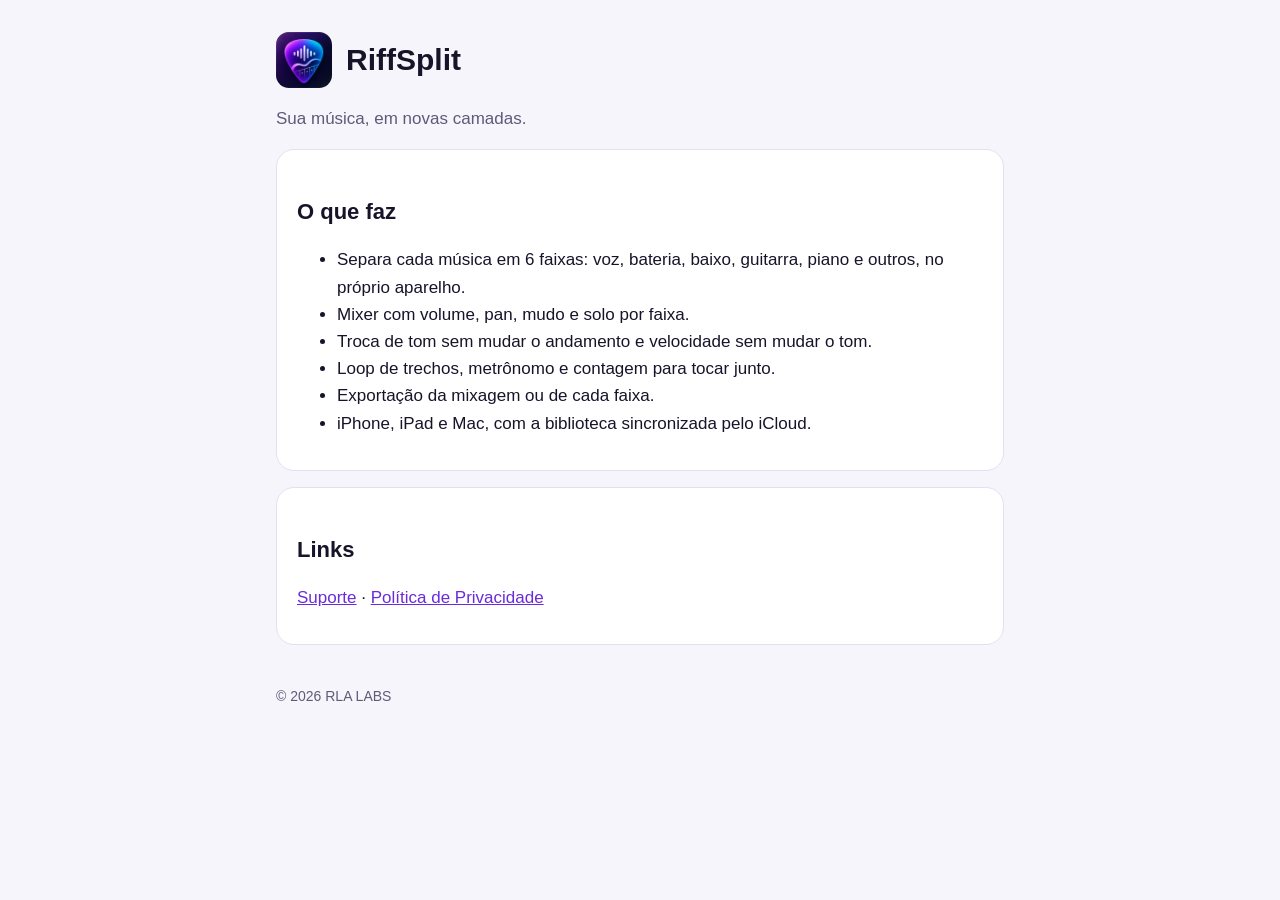
==== index.html @ 747de8c9 "Site do RiffSplit: início, suporte e política de privacidade (pt-BR, en, es) Co-Authored-By: Claude " ====
<!doctype html>
<html lang="pt-BR">
<head>
<meta charset="utf-8">
<meta name="viewport" content="width=device-width, initial-scale=1">
<title>RiffSplit</title>
<meta name="description" content="Separe voz, bateria, baixo, guitarra, piano e outros no seu iPhone, iPad e Mac. Sem internet, sem assinatura.">
<link rel="stylesheet" href="style.css">
</head>
<body>
<main>
<header><img src="icon.png" alt=""><h1>RiffSplit</h1></header>
<p class="muted">Sua música, em novas camadas.</p>
<section class="card">
<h2>O que faz</h2>
<ul>
<li>Separa cada música em 6 faixas: voz, bateria, baixo, guitarra, piano e outros, no próprio aparelho.</li>
<li>Mixer com volume, pan, mudo e solo por faixa.</li>
<li>Troca de tom sem mudar o andamento e velocidade sem mudar o tom.</li>
<li>Loop de trechos, metrônomo e contagem para tocar junto.</li>
<li>Exportação da mixagem ou de cada faixa.</li>
<li>iPhone, iPad e Mac, com a biblioteca sincronizada pelo iCloud.</li>
</ul>
</section>
<section class="card">
<h2>Links</h2>
<p><a href="suporte.html">Suporte</a> · <a href="privacidade.html">Política de Privacidade</a></p>
</section>
<footer>© 2026 RLA LABS</footer>
</main>
</body>
</html>
---- style.css ----
:root{--bg:#F7F5FC;--surface:#FFFFFF;--text:#17142A;--muted:#5F5A78;--accent:#6B2BD9;--border:#E4DFF2}
@media (prefers-color-scheme:dark){:root{--bg:#0F0D1A;--surface:#1A1729;--text:#F2EFFA;--muted:#A9A3C2;--accent:#B18CFF;--border:#2C2742}}
*{box-sizing:border-box}
body{margin:0;background:var(--bg);color:var(--text);font:17px/1.6 -apple-system,BlinkMacSystemFont,"SF Pro Text","Helvetica Neue",Arial,sans-serif}
main{max-width:760px;margin:0 auto;padding:32px 16px 64px}
header{display:flex;align-items:center;gap:14px;margin-bottom:8px}
header img{width:56px;height:56px;border-radius:13px}
h1{font-size:30px;line-height:1.2;margin:0}
h2{font-size:22px;margin:36px 0 8px}
h3{font-size:18px;margin:22px 0 4px}
p,li{color:var(--text)}
.muted{color:var(--muted)}
a{color:var(--accent)}
nav.lang{margin:12px 0 24px;display:flex;gap:12px;flex-wrap:wrap}
nav.lang a{padding:4px 12px;border:1px solid var(--border);border-radius:999px;text-decoration:none}
section.card{background:var(--surface);border:1px solid var(--border);border-radius:18px;padding:8px 20px 16px;margin:16px 0}
footer{margin-top:40px;font-size:14px;color:var(--muted)}
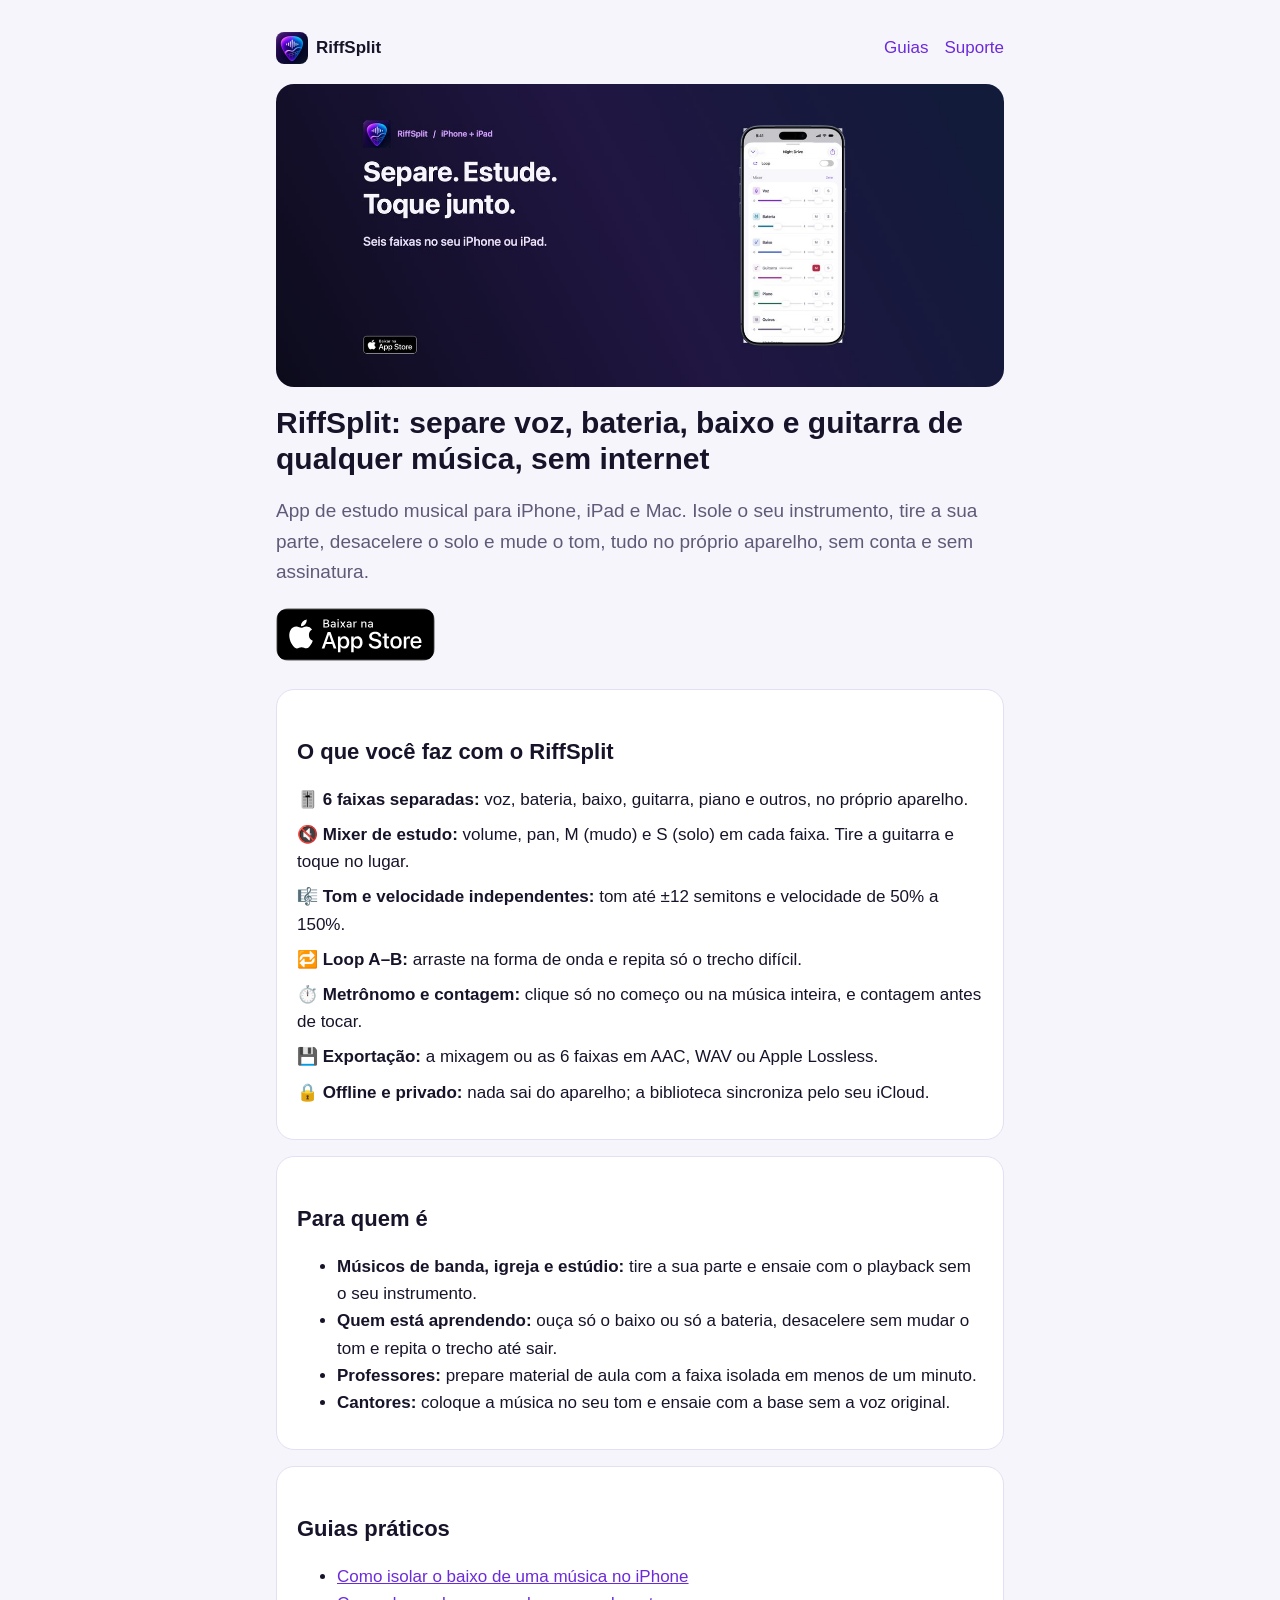
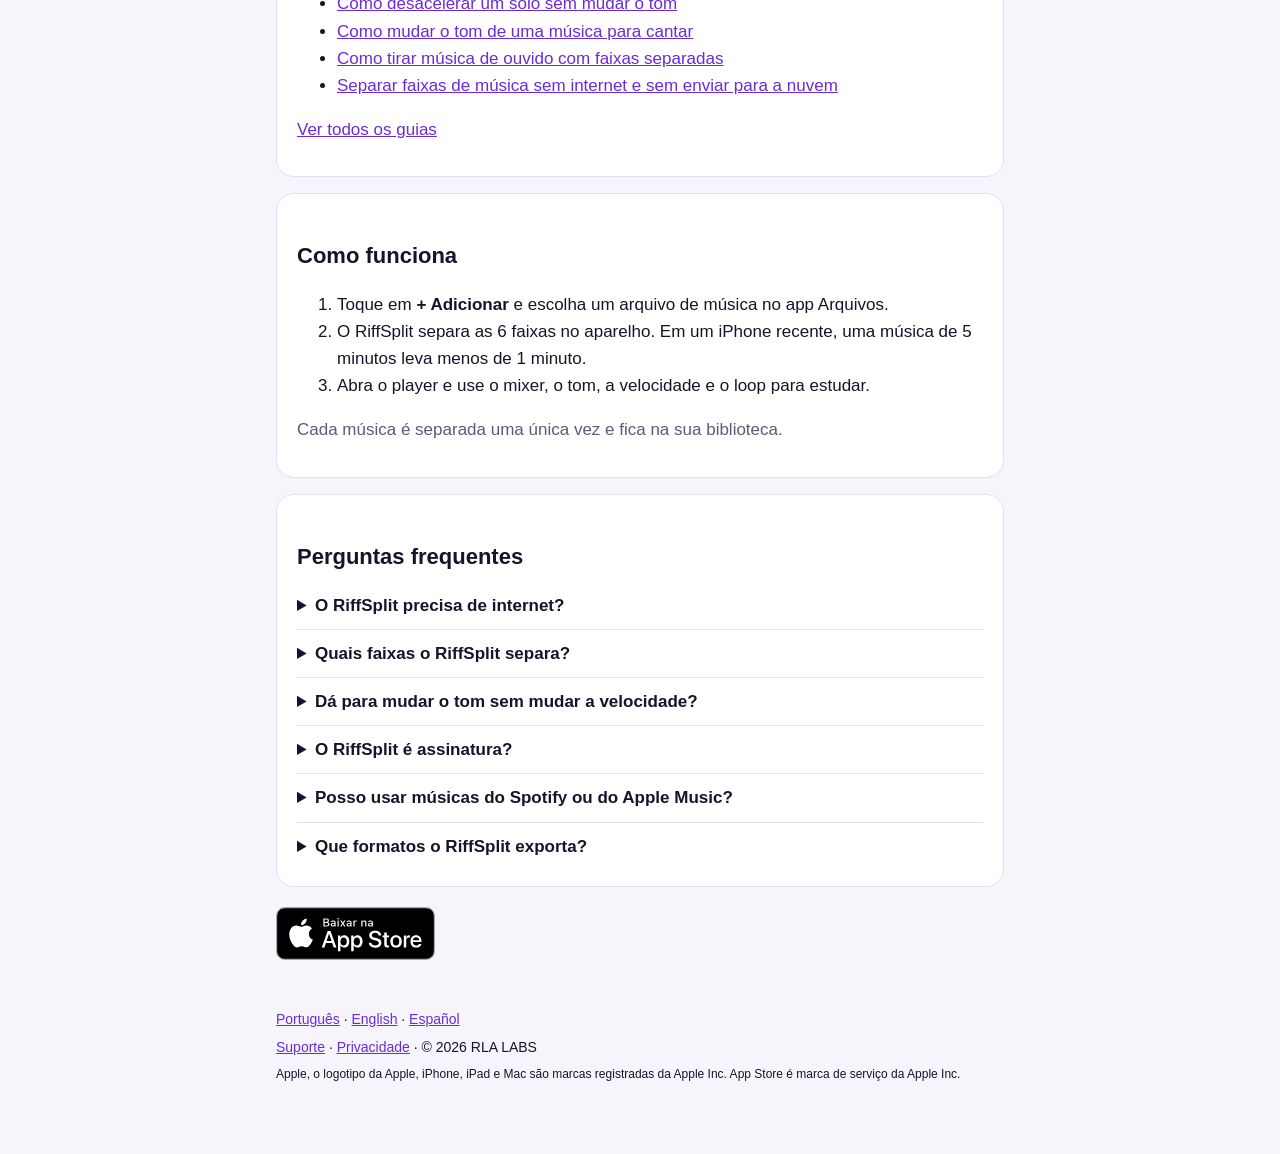
==== commit 02af5c54: "Site: página inicial com SEO, versões en/es, 5 guias, sitemap, robots e llms.txt Dados estruturados " ====
--- a/index.html
+++ b/index.html
@@ -3,30 +3,96 @@
 <head>
 <meta charset="utf-8">
 <meta name="viewport" content="width=device-width, initial-scale=1">
-<title>RiffSplit</title>
-<meta name="description" content="Separe voz, bateria, baixo, guitarra, piano e outros no seu iPhone, iPad e Mac. Sem internet, sem assinatura.">
+<title>RiffSplit: separe voz, bateria, baixo e guitarra de músicas no iPhone, sem internet</title>
+<meta name="description" content="App para iPhone, iPad e Mac que separa músicas em 6 faixas no próprio aparelho. Isole instrumentos, mude o tom, desacelere solos e estude sem internet, sem conta e sem assinatura.">
+<link rel="canonical" href="https://robertoaran79-pixel.github.io/riffsplit-site/">
+<link rel="alternate" hreflang="pt-BR" href="https://robertoaran79-pixel.github.io/riffsplit-site/">
+<link rel="alternate" hreflang="en" href="https://robertoaran79-pixel.github.io/riffsplit-site/en/">
+<link rel="alternate" hreflang="es" href="https://robertoaran79-pixel.github.io/riffsplit-site/es/">
+<link rel="alternate" hreflang="x-default" href="https://robertoaran79-pixel.github.io/riffsplit-site/">
+<meta name="apple-itunes-app" content="app-id=6829560023">
+<meta property="og:type" content="website">
+<meta property="og:site_name" content="RiffSplit">
+<meta property="og:title" content="RiffSplit: separe voz, bateria, baixo e guitarra de músicas no iPhone, sem internet">
+<meta property="og:description" content="App para iPhone, iPad e Mac que separa músicas em 6 faixas no próprio aparelho. Isole instrumentos, mude o tom, desacelere solos e estude sem internet, sem conta e sem assinatura.">
+<meta property="og:url" content="https://robertoaran79-pixel.github.io/riffsplit-site/">
+<meta property="og:image" content="https://robertoaran79-pixel.github.io/riffsplit-site/img/og-ptbr.jpg">
+<meta property="og:locale" content="pt_BR">
+<meta name="twitter:card" content="summary_large_image">
+<link rel="icon" href="icon.png">
 <link rel="stylesheet" href="style.css">
+<script type="application/ld+json">{"@context": "https://schema.org", "@type": "MobileApplication", "name": "RiffSplit", "operatingSystem": "iOS, iPadOS, macOS", "applicationCategory": "MusicApplication", "downloadUrl": "https://apps.apple.com/app/id6829560023", "installUrl": "https://apps.apple.com/app/id6829560023", "image": "https://robertoaran79-pixel.github.io/riffsplit-site/icon.png", "url": "https://robertoaran79-pixel.github.io/riffsplit-site/", "publisher": {"@type": "Organization", "name": "RLA LABS"}, "inLanguage": ["pt-BR", "en", "es"], "offers": {"@type": "Offer", "price": "0", "priceCurrency": "BRL", "description": "Download grátis com separação de 30 segundos por música; desbloqueio por compra única no app"}}</script>
+<script type="application/ld+json">{"@context": "https://schema.org", "@type": "FAQPage", "mainEntity": [{"@type": "Question", "name": "O RiffSplit precisa de internet?", "acceptedAnswer": {"@type": "Answer", "text": "Não. A separação das faixas acontece no próprio iPhone, iPad ou Mac. A música não é enviada para nenhum servidor e não é preciso criar conta."}}, {"@type": "Question", "name": "Quais faixas o RiffSplit separa?", "acceptedAnswer": {"@type": "Answer", "text": "Seis: voz, bateria, baixo, guitarra, piano e outros. Cada uma tem volume, pan, mudo e solo no mixer."}}, {"@type": "Question", "name": "Dá para mudar o tom sem mudar a velocidade?", "acceptedAnswer": {"@type": "Answer", "text": "Sim. O tom vai até 12 semitons para cima ou para baixo e a velocidade de 50% a 150%, um sem alterar o outro."}}, {"@type": "Question", "name": "O RiffSplit é assinatura?", "acceptedAnswer": {"@type": "Answer", "text": "Não. O download é grátis e separa 30 segundos de cada música. Uma compra única no app libera músicas inteiras e a exportação, no iPhone, iPad e Mac com a mesma conta Apple."}}, {"@type": "Question", "name": "Posso usar músicas do Spotify ou do Apple Music?", "acceptedAnswer": {"@type": "Answer", "text": "Não. Músicas de streaming são protegidas e nenhum app consegue abri-las. Use arquivos seus ou com direito de uso, em MP3, AAC/M4A, ALAC, WAV, AIFF, FLAC ou vídeo."}}, {"@type": "Question", "name": "Que formatos o RiffSplit exporta?", "acceptedAnswer": {"@type": "Answer", "text": "A mixagem ou cada uma das 6 faixas, em AAC, WAV ou Apple Lossless (com o desbloqueio)."}}]}</script>
 </head>
 <body>
 <main>
-<header><img src="icon.png" alt=""><h1>RiffSplit</h1></header>
-<p class="muted">Sua música, em novas camadas.</p>
+<nav class="top">
+<a class="marca" href="index.html"><img src="icon.png" alt="" width="32" height="32"> RiffSplit</a>
+<span class="links"><a href="guias/index.html">Guias</a><a href="suporte.html">Suporte</a></span>
+</nav>
+
+<header class="hero">
+<img class="banner" src="img/banner-ptbr.jpg" alt="RiffSplit separando uma música em voz, bateria, baixo, guitarra, piano e outros no iPhone" width="1440" height="600">
+<h1>RiffSplit: separe voz, bateria, baixo e guitarra de qualquer música, sem internet</h1>
+<p class="lead">App de estudo musical para iPhone, iPad e Mac. Isole o seu instrumento, tire a sua parte, desacelere o solo e mude o tom, tudo no próprio aparelho, sem conta e sem assinatura.</p>
+<p class="cta"><a href="https://apps.apple.com/app/id6829560023"><img src="img/appstore-pt-br.svg" alt="Baixar na App Store" width="160" height="53"></a></p>
+</header>
 <section class="card">
-<h2>O que faz</h2>
-<ul>
-<li>Separa cada música em 6 faixas: voz, bateria, baixo, guitarra, piano e outros, no próprio aparelho.</li>
-<li>Mixer com volume, pan, mudo e solo por faixa.</li>
-<li>Troca de tom sem mudar o andamento e velocidade sem mudar o tom.</li>
-<li>Loop de trechos, metrônomo e contagem para tocar junto.</li>
-<li>Exportação da mixagem ou de cada faixa.</li>
-<li>iPhone, iPad e Mac, com a biblioteca sincronizada pelo iCloud.</li>
+<h2>O que você faz com o RiffSplit</h2>
+<ul class="lista-icones">
+<li><b>🎚️ 6 faixas separadas:</b> voz, bateria, baixo, guitarra, piano e outros, no próprio aparelho.</li>
+<li><b>🔇 Mixer de estudo:</b> volume, pan, M (mudo) e S (solo) em cada faixa. Tire a guitarra e toque no lugar.</li>
+<li><b>🎼 Tom e velocidade independentes:</b> tom até ±12 semitons e velocidade de 50% a 150%.</li>
+<li><b>🔁 Loop A–B:</b> arraste na forma de onda e repita só o trecho difícil.</li>
+<li><b>⏱️ Metrônomo e contagem:</b> clique só no começo ou na música inteira, e contagem antes de tocar.</li>
+<li><b>💾 Exportação:</b> a mixagem ou as 6 faixas em AAC, WAV ou Apple Lossless.</li>
+<li><b>🔒 Offline e privado:</b> nada sai do aparelho; a biblioteca sincroniza pelo seu iCloud.</li>
 </ul>
 </section>
 <section class="card">
-<h2>Links</h2>
-<p><a href="suporte.html">Suporte</a> · <a href="privacidade.html">Política de Privacidade</a></p>
+<h2>Para quem é</h2>
+<ul>
+<li><b>Músicos de banda, igreja e estúdio:</b> tire a sua parte e ensaie com o playback sem o seu instrumento.</li>
+<li><b>Quem está aprendendo:</b> ouça só o baixo ou só a bateria, desacelere sem mudar o tom e repita o trecho até sair.</li>
+<li><b>Professores:</b> prepare material de aula com a faixa isolada em menos de um minuto.</li>
+<li><b>Cantores:</b> coloque a música no seu tom e ensaie com a base sem a voz original.</li>
+</ul>
 </section>
-<footer>© 2026 RLA LABS</footer>
+<section class="card">
+<h2>Guias práticos</h2>
+<ul>
+<li><a href="guias/como-isolar-o-baixo-de-uma-musica-no-iphone.html">Como isolar o baixo de uma música no iPhone</a></li>
+<li><a href="guias/como-desacelerar-um-solo-sem-mudar-o-tom.html">Como desacelerar um solo sem mudar o tom</a></li>
+<li><a href="guias/como-mudar-o-tom-de-uma-musica-para-cantar.html">Como mudar o tom de uma música para cantar</a></li>
+<li><a href="guias/como-tirar-musica-de-ouvido-com-faixas-separadas.html">Como tirar música de ouvido com faixas separadas</a></li>
+<li><a href="guias/separar-faixas-de-musica-sem-internet.html">Separar faixas de música sem internet e sem enviar para a nuvem</a></li>
+</ul>
+<p><a href="guias/index.html">Ver todos os guias</a></p>
+</section>
+<section class="card">
+<h2>Como funciona</h2>
+<ol>
+<li>Toque em <b>+ Adicionar</b> e escolha um arquivo de música no app Arquivos.</li>
+<li>O RiffSplit separa as 6 faixas no aparelho. Em um iPhone recente, uma música de 5 minutos leva menos de 1 minuto.</li>
+<li>Abra o player e use o mixer, o tom, a velocidade e o loop para estudar.</li>
+</ol>
+<p class="muted">Cada música é separada uma única vez e fica na sua biblioteca.</p>
+</section>
+<section class="card faq"><h2>Perguntas frequentes</h2>
+<details><summary>O RiffSplit precisa de internet?</summary><p>Não. A separação das faixas acontece no próprio iPhone, iPad ou Mac. A música não é enviada para nenhum servidor e não é preciso criar conta.</p></details>
+<details><summary>Quais faixas o RiffSplit separa?</summary><p>Seis: voz, bateria, baixo, guitarra, piano e outros. Cada uma tem volume, pan, mudo e solo no mixer.</p></details>
+<details><summary>Dá para mudar o tom sem mudar a velocidade?</summary><p>Sim. O tom vai até 12 semitons para cima ou para baixo e a velocidade de 50% a 150%, um sem alterar o outro.</p></details>
+<details><summary>O RiffSplit é assinatura?</summary><p>Não. O download é grátis e separa 30 segundos de cada música. Uma compra única no app libera músicas inteiras e a exportação, no iPhone, iPad e Mac com a mesma conta Apple.</p></details>
+<details><summary>Posso usar músicas do Spotify ou do Apple Music?</summary><p>Não. Músicas de streaming são protegidas e nenhum app consegue abri-las. Use arquivos seus ou com direito de uso, em MP3, AAC/M4A, ALAC, WAV, AIFF, FLAC ou vídeo.</p></details>
+<details><summary>Que formatos o RiffSplit exporta?</summary><p>A mixagem ou cada uma das 6 faixas, em AAC, WAV ou Apple Lossless (com o desbloqueio).</p></details>
+</section>
+<p class="cta"><a href="https://apps.apple.com/app/id6829560023"><img src="img/appstore-pt-br.svg" alt="Baixar na App Store" width="160" height="53"></a></p>
+
+<footer>
+<p><a href="index.html">Português</a> · <a href="en/index.html">English</a> · <a href="es/index.html">Español</a></p>
+<p><a href="suporte.html">Suporte</a> · <a href="privacidade.html">Privacidade</a> · © 2026 RLA LABS</p>
+<p class="legal">Apple, o logotipo da Apple, iPhone, iPad e Mac são marcas registradas da Apple Inc. App Store é marca de serviço da Apple Inc.</p>
+</footer>
 </main>
 </body>
 </html>
--- a/style.css
+++ b/style.css
@@ -15,3 +15,26 @@
 nav.lang a{padding:4px 12px;border:1px solid var(--border);border-radius:999px;text-decoration:none}
 section.card{background:var(--surface);border:1px solid var(--border);border-radius:18px;padding:8px 20px 16px;margin:16px 0}
 footer{margin-top:40px;font-size:14px;color:var(--muted)}
+nav.top{display:flex;justify-content:space-between;align-items:center;gap:12px;flex-wrap:wrap;margin-bottom:20px}
+nav.top a{text-decoration:none}
+nav.top .marca{display:flex;align-items:center;gap:8px;font-weight:700;color:var(--text)}
+nav.top .marca img{border-radius:8px}
+nav.top .links{display:flex;gap:16px}
+.hero h1{font-size:30px;margin:18px 0 8px}
+.banner{width:100%;height:auto;border-radius:18px;display:block}
+.lead{font-size:19px;color:var(--muted)}
+.cta{margin:20px 0}
+.cta img{height:53px;width:auto}
+.lista-icones{list-style:none;padding-left:0}
+.lista-icones li{margin:8px 0}
+.faq details{border-top:1px solid var(--border);padding:10px 0}
+.faq details:first-of-type{border-top:0}
+.faq summary{cursor:pointer;font-weight:600}
+.faq details p{margin:8px 0 0}
+.arte{margin:16px 0;text-align:center}
+.arte img{max-width:360px;width:100%;height:auto;border-radius:16px}
+.trilha{font-size:14px;color:var(--muted)}
+ul.guias li{margin:12px 0}
+footer .legal{font-size:12px}
+footer p{margin:6px 0}
+header.hero,article>header,header.texto{display:block}
